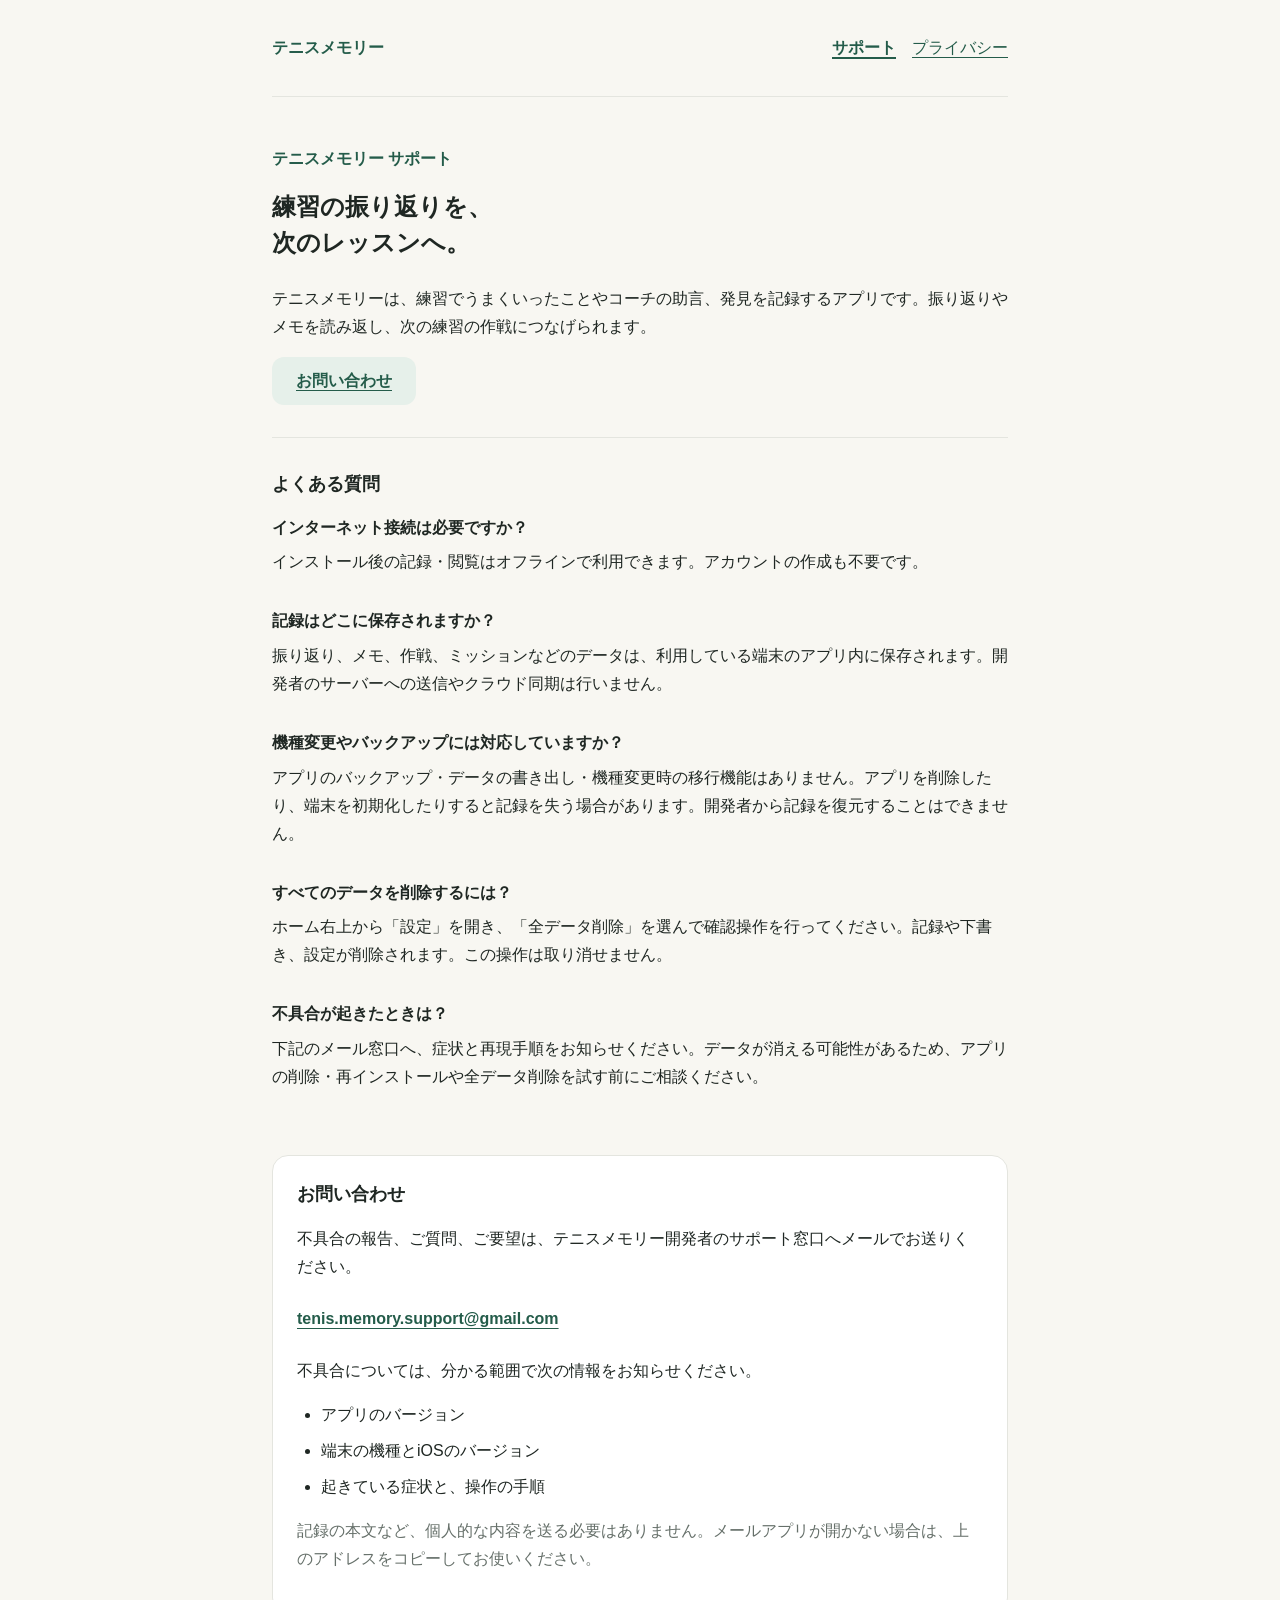
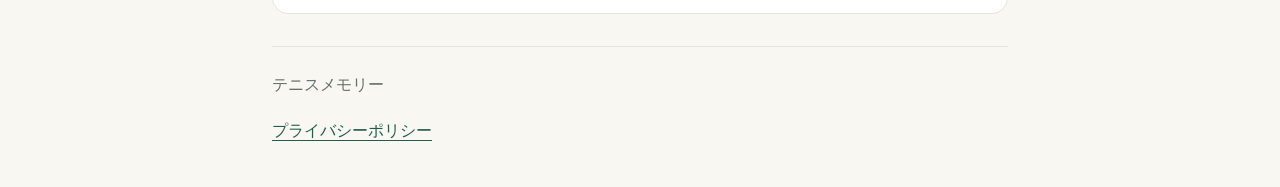
==== site/index.html @ 1df99ce5 "Publish テニスメモリー support and privacy pages" ====
<!doctype html>
<html lang="ja">
  <head>
    <meta charset="utf-8" />
    <meta name="viewport" content="width=device-width, initial-scale=1" />
    <meta name="color-scheme" content="light dark" />
    <meta name="description" content="テニスメモリーのサポート。使い方、データの保存と削除、問い合わせ先をご案内します。" />
    <title>サポート | テニスメモリー</title>
    <link rel="stylesheet" href="./styles.css" />
  </head>
  <body>
    <a class="skip-link" href="#main">本文へ移動</a>
    <header class="site-header">
      <a class="brand" href="./">テニスメモリー</a>
      <nav aria-label="サイト内">
        <a href="./" aria-current="page">サポート</a>
        <a href="./privacy.html">プライバシー</a>
      </nav>
    </header>
    <main id="main" tabindex="-1">
      <div class="intro">
        <p class="eyebrow">テニスメモリー サポート</p>
        <h1>練習の振り返りを、<br />次のレッスンへ。</h1>
        <p>テニスメモリーは、練習でうまくいったことやコーチの助言、発見を記録するアプリです。振り返りやメモを読み返し、次の練習の作戦につなげられます。</p>
        <a class="contact-link" href="#contact">お問い合わせ</a>
      </div>
      <section aria-labelledby="faq-title">
        <h2 id="faq-title">よくある質問</h2>
        <article>
          <h3>インターネット接続は必要ですか？</h3>
          <p>インストール後の記録・閲覧はオフラインで利用できます。アカウントの作成も不要です。</p>
        </article>
        <article>
          <h3>記録はどこに保存されますか？</h3>
          <p>振り返り、メモ、作戦、ミッションなどのデータは、利用している端末のアプリ内に保存されます。開発者のサーバーへの送信やクラウド同期は行いません。</p>
        </article>
        <article>
          <h3>機種変更やバックアップには対応していますか？</h3>
          <p>アプリのバックアップ・データの書き出し・機種変更時の移行機能はありません。アプリを削除したり、端末を初期化したりすると記録を失う場合があります。開発者から記録を復元することはできません。</p>
        </article>
        <article>
          <h3>すべてのデータを削除するには？</h3>
          <p>ホーム右上から「設定」を開き、「全データ削除」を選んで確認操作を行ってください。記録や下書き、設定が削除されます。この操作は取り消せません。</p>
        </article>
        <article>
          <h3>不具合が起きたときは？</h3>
          <p>下記のメール窓口へ、症状と再現手順をお知らせください。データが消える可能性があるため、アプリの削除・再インストールや全データ削除を試す前にご相談ください。</p>
        </article>
      </section>
      <section id="contact" class="contact" aria-labelledby="contact-title">
        <h2 id="contact-title">お問い合わせ</h2>
        <p>不具合の報告、ご質問、ご要望は、テニスメモリー開発者のサポート窓口へメールでお送りください。</p>
        <p><a class="email" href="mailto:tenis.memory.support@gmail.com">tenis.memory.support@gmail.com</a></p>
        <p>不具合については、分かる範囲で次の情報をお知らせください。</p>
        <ul>
          <li>アプリのバージョン</li>
          <li>端末の機種とiOSのバージョン</li>
          <li>起きている症状と、操作の手順</li>
        </ul>
        <p class="secondary">記録の本文など、個人的な内容を送る必要はありません。メールアプリが開かない場合は、上のアドレスをコピーしてお使いください。</p>
      </section>
    </main>
    <footer>
      <p>テニスメモリー</p>
      <a href="./privacy.html">プライバシーポリシー</a>
    </footer>
  </body>
</html>
---- site/styles.css ----
/* Static website equivalents of src/theme/{colors,spacing,typography}.ts.
   Keep these roles aligned when the app's design tokens change. */
:root {
  color-scheme: light dark;
  --background: #f8f7f2;
  --surface: #ffffff;
  --primary: #245c4a;
  --primary-soft: #e6f0ea;
  --text: #1f2723;
  --secondary: #66706a;
  --border: #e4e5df;
  font-family:
    -apple-system, BlinkMacSystemFont, "Hiragino Sans", "Yu Gothic", sans-serif;
  color: var(--text);
  background: var(--background);
  line-height: 1.75;
  overflow-wrap: anywhere;
}

@media (prefers-color-scheme: dark) {
  :root {
    --background: #121714;
    --surface: #1b231f;
    --primary: #8accaa;
    --primary-soft: #263d33;
    --text: #eef3ef;
    --secondary: #aab5ae;
    --border: #37443d;
  }
}

* {
  box-sizing: border-box;
}

body {
  margin: 0;
  font-size: 1rem;
}

.site-header,
main,
footer {
  width: min(100% - 2.5rem, 46rem);
  margin-inline: auto;
}

.site-header {
  display: flex;
  flex-wrap: wrap;
  align-items: center;
  justify-content: space-between;
  gap: 0.5rem 1.5rem;
  padding-block: 1.5rem;
  border-bottom: 1px solid var(--border);
}

nav {
  display: flex;
  flex-wrap: wrap;
  gap: 0.5rem 1rem;
}

a {
  color: var(--primary);
  text-underline-offset: 0.25em;
}

a:hover {
  text-decoration-thickness: 2px;
}

a:focus-visible {
  outline: 3px solid var(--primary);
  outline-offset: 4px;
  border-radius: 4px;
}

.brand {
  font-weight: 600;
  text-decoration: none;
}

nav a,
footer a,
.brand {
  display: inline-flex;
  align-items: center;
  min-height: 3rem;
}

[aria-current="page"] {
  font-weight: 600;
  text-decoration-thickness: 2px;
}

.intro {
  padding-block: 3rem 2rem;
}

.eyebrow {
  color: var(--primary);
  font-weight: 600;
}

h1 {
  font-size: 1.5rem;
  line-height: 1.5;
  margin-block: 0.75rem 1.5rem;
}

h2,
h3 {
  line-height: 1.6;
  font-weight: 600;
}

h2 {
  font-size: 1.125rem;
  margin-block: 0 1rem;
}

h3 {
  font-size: 1rem;
  margin-block: 0 0.5rem;
}

p {
  margin-block: 0 1rem;
}

section {
  padding-block: 2rem;
  border-top: 1px solid var(--border);
  scroll-margin-top: 1.5rem;
}

article + article {
  margin-top: 2rem;
}

.contact-link {
  display: inline-flex;
  align-items: center;
  min-height: 3rem;
  padding: 0.5rem 1.5rem;
  background: var(--primary-soft);
  border-radius: 12px;
  font-weight: 600;
}

.contact {
  background: var(--surface);
  padding: 1.5rem;
  border: 1px solid var(--border);
  border-radius: 16px;
  margin-block: 1rem 2rem;
}

.email {
  display: inline-block;
  padding-block: 0.5rem;
  font-weight: 600;
}

ul {
  padding-left: 1.5rem;
  margin-block: 0 1rem;
}

li + li {
  margin-top: 0.5rem;
}

.secondary,
footer {
  color: var(--secondary);
}

footer {
  padding-block: 1.5rem 2rem;
  border-top: 1px solid var(--border);
}

footer p {
  margin-bottom: 0.5rem;
}

.skip-link {
  position: absolute;
  top: 0.5rem;
  left: 1rem;
  padding: 0.75rem 1rem;
  background: var(--surface);
  transform: translateY(-200%);
}

.skip-link:focus {
  transform: translateY(0);
}
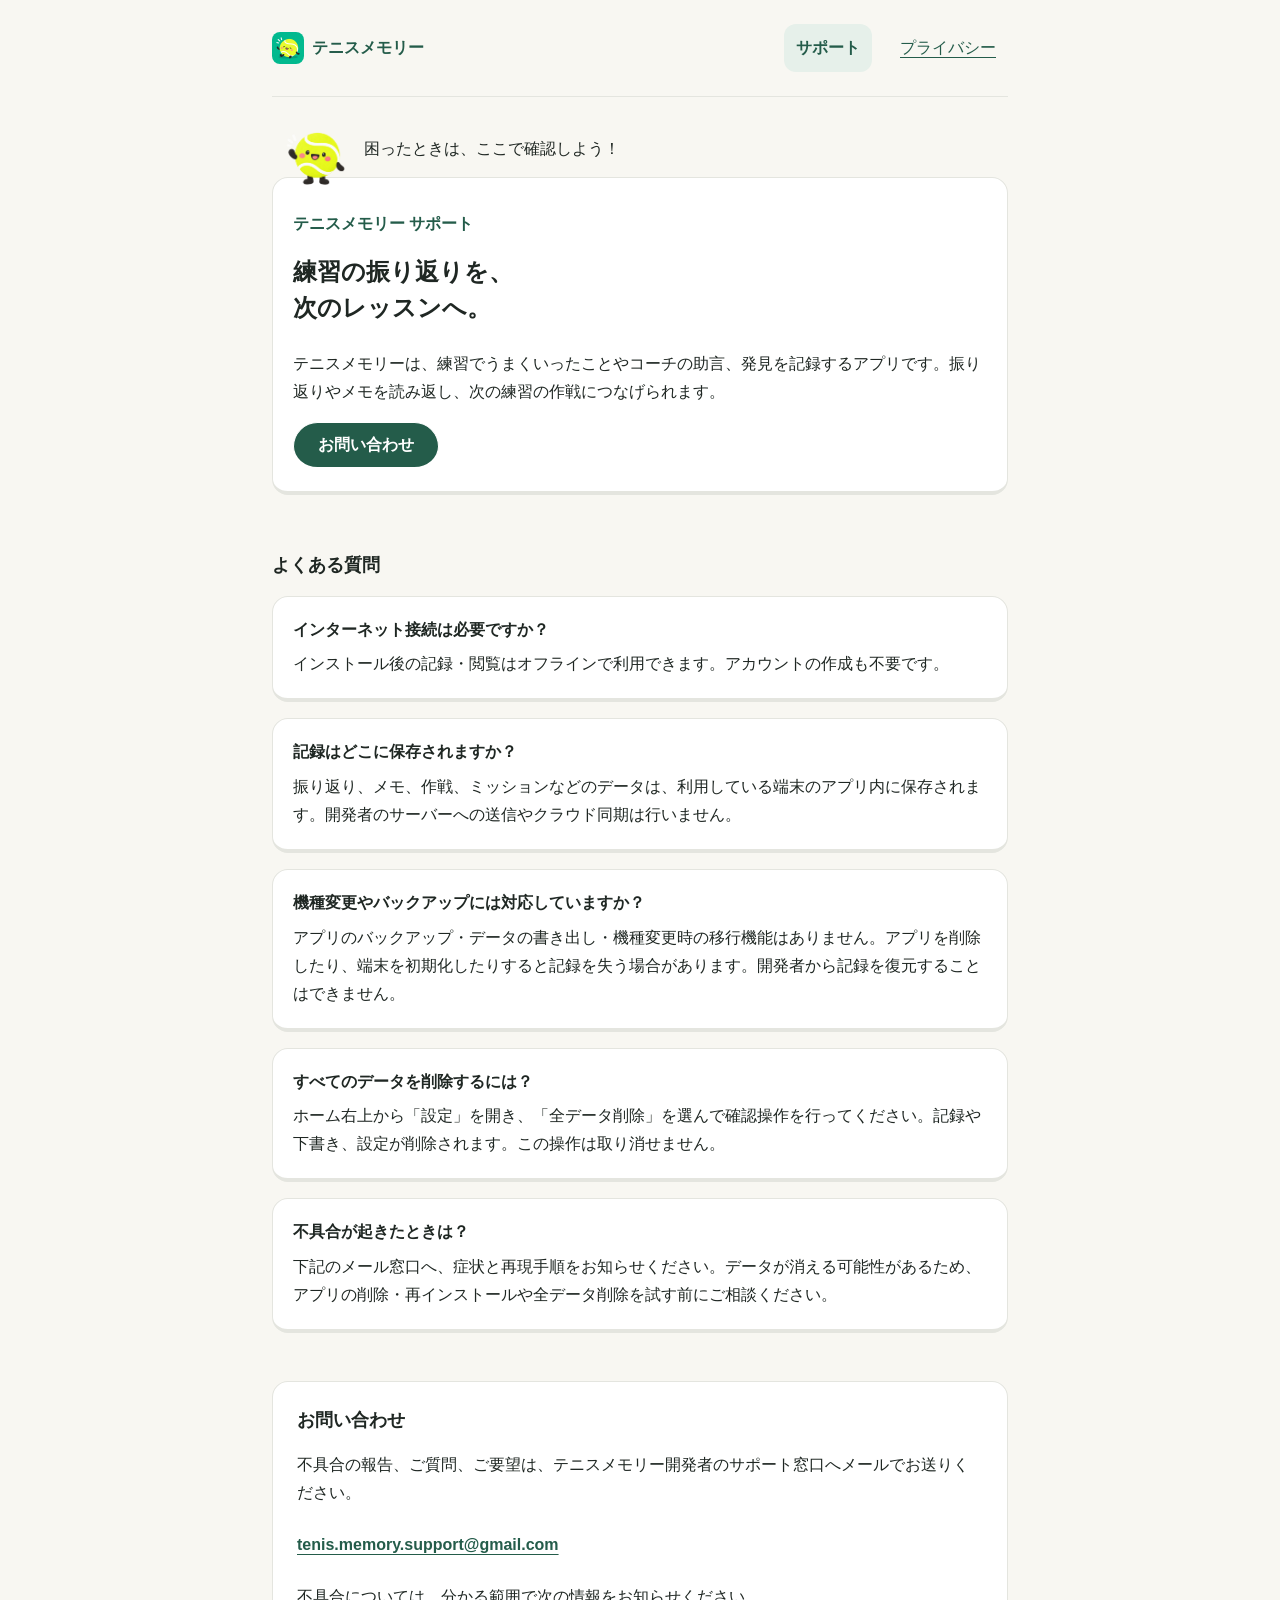
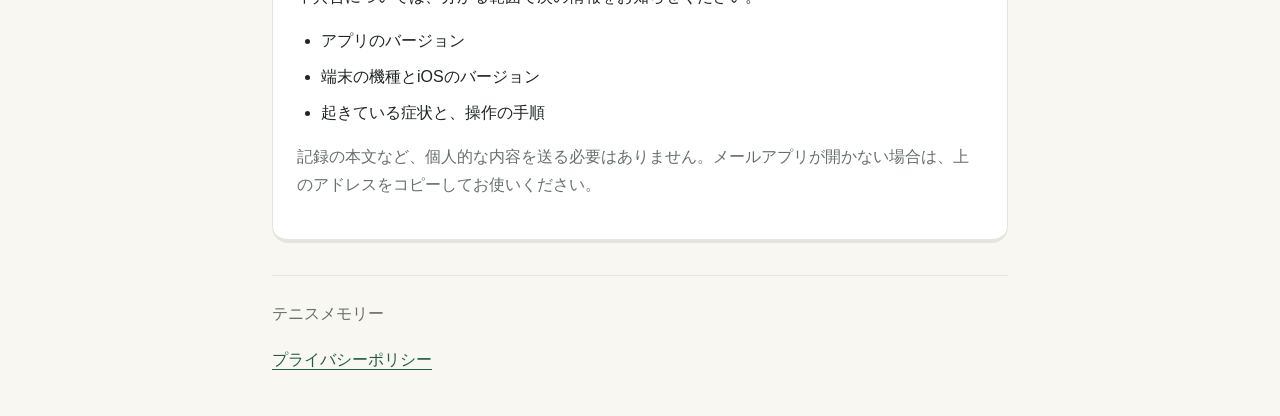
==== commit 845b63f0: "Match support pages to app companion and card design" ====
--- a/site/index.html
+++ b/site/index.html
@@ -11,14 +11,18 @@
   <body>
     <a class="skip-link" href="#main">本文へ移動</a>
     <header class="site-header">
-      <a class="brand" href="./">テニスメモリー</a>
+      <a class="brand" href="./"><img src="./assets/app-icon.png" width="32" height="32" alt="" />テニスメモリー</a>
       <nav aria-label="サイト内">
         <a href="./" aria-current="page">サポート</a>
         <a href="./privacy.html">プライバシー</a>
       </nav>
     </header>
     <main id="main" tabindex="-1">
-      <div class="intro">
+      <div class="companion">
+        <img src="./assets/companion-wave.png" width="72" height="72" alt="" />
+        <p>困ったときは、ここで確認しよう！</p>
+      </div>
+      <div class="intro welcome-card">
         <p class="eyebrow">テニスメモリー サポート</p>
         <h1>練習の振り返りを、<br />次のレッスンへ。</h1>
         <p>テニスメモリーは、練習でうまくいったことやコーチの助言、発見を記録するアプリです。振り返りやメモを読み返し、次の練習の作戦につなげられます。</p>
--- a/site/styles.css
+++ b/site/styles.css
@@ -5,6 +5,7 @@
   --background: #f8f7f2;
   --surface: #ffffff;
   --primary: #245c4a;
+  --on-primary: #ffffff;
   --primary-soft: #e6f0ea;
   --text: #1f2723;
   --secondary: #66706a;
@@ -22,6 +23,7 @@
     --background: #121714;
     --surface: #1b231f;
     --primary: #8accaa;
+    --on-primary: #102018;
     --primary-soft: #263d33;
     --text: #eef3ef;
     --secondary: #aab5ae;
@@ -77,8 +79,13 @@
 }
 
 .brand {
+  gap: 0.5rem;
   font-weight: 600;
   text-decoration: none;
+}
+
+.brand img {
+  border-radius: 8px;
 }
 
 nav a,
@@ -90,12 +97,45 @@
 }
 
 [aria-current="page"] {
-  font-weight: 600;
-  text-decoration-thickness: 2px;
+  background: var(--primary-soft);
+  font-weight: 600;
+  text-decoration: none;
+}
+
+nav a {
+  padding-inline: 0.75rem;
+  border-radius: 12px;
 }
 
 .intro {
-  padding-block: 3rem 2rem;
+  padding-block: 2rem;
+}
+
+.companion {
+  display: flex;
+  align-items: center;
+  gap: 0.75rem;
+  padding-top: 1.5rem;
+  margin: 0 0 -1rem 0.5rem;
+  position: relative;
+}
+
+.companion img {
+  object-fit: contain;
+  flex-shrink: 0;
+}
+
+.companion p {
+  margin: 0 0 1rem;
+}
+
+.welcome-card {
+  background: var(--surface);
+  border: 1px solid var(--border);
+  border-bottom-width: 4px;
+  border-radius: 16px;
+  padding: 2rem 1.25rem 1.25rem;
+  margin-bottom: 1.5rem;
 }
 
 .eyebrow {
@@ -131,12 +171,23 @@
 
 section {
   padding-block: 2rem;
-  border-top: 1px solid var(--border);
   scroll-margin-top: 1.5rem;
 }
 
+article {
+  background: var(--surface);
+  padding: 1.25rem;
+  border: 1px solid var(--border);
+  border-bottom-width: 4px;
+  border-radius: 16px;
+}
+
+article p:last-child {
+  margin-bottom: 0;
+}
+
 article + article {
-  margin-top: 2rem;
+  margin-top: 1rem;
 }
 
 .contact-link {
@@ -144,15 +195,20 @@
   align-items: center;
   min-height: 3rem;
   padding: 0.5rem 1.5rem;
-  background: var(--primary-soft);
-  border-radius: 12px;
-  font-weight: 600;
+  background: var(--primary);
+  color: var(--on-primary);
+  border-radius: 32px;
+  border: 1px solid var(--on-primary);
+  border-bottom-width: 4px;
+  font-weight: 600;
+  text-decoration: none;
 }
 
 .contact {
   background: var(--surface);
   padding: 1.5rem;
   border: 1px solid var(--border);
+  border-bottom-width: 4px;
   border-radius: 16px;
   margin-block: 1rem 2rem;
 }
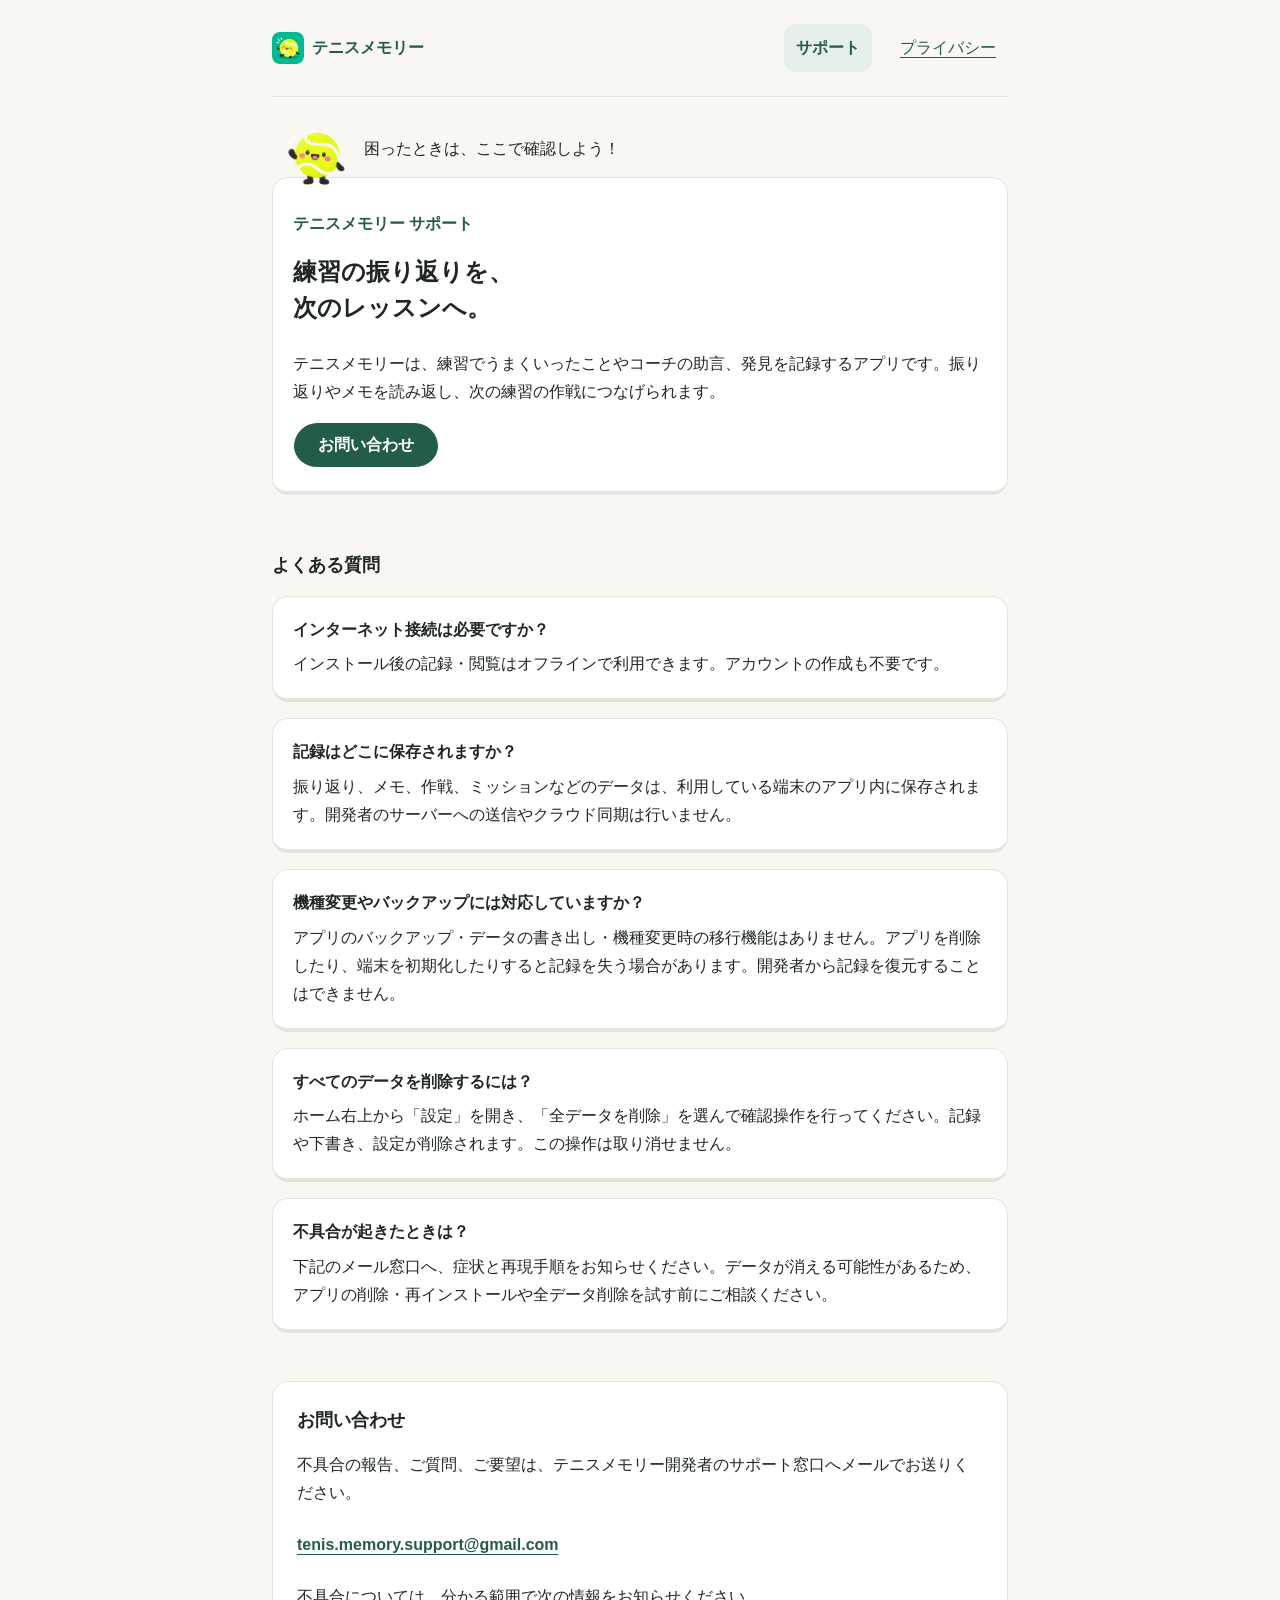
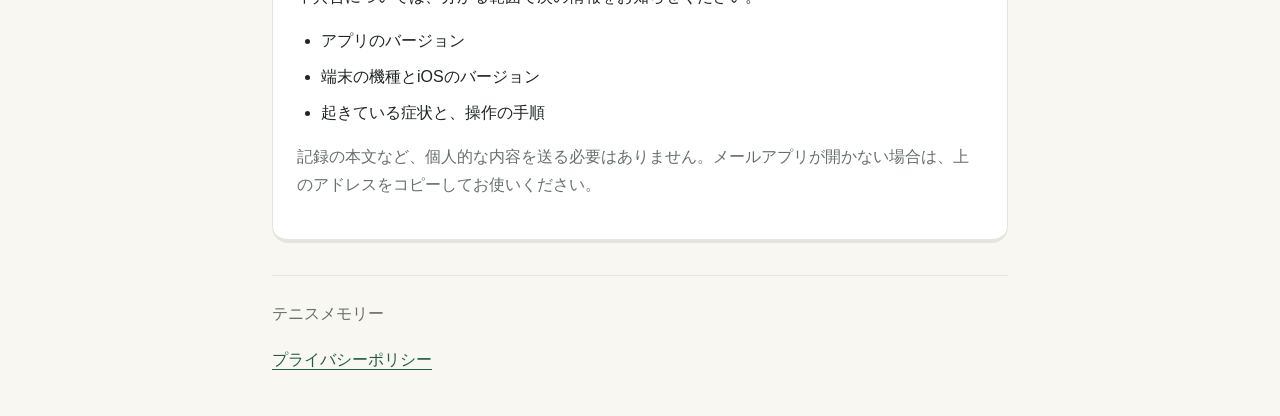
==== commit 077fcc0d: "Use the exact data deletion label from app settings" ====
--- a/site/index.html
+++ b/site/index.html
@@ -3,7 +3,7 @@
   <head>
     <meta charset="utf-8" />
     <meta name="viewport" content="width=device-width, initial-scale=1" />
-    <meta name="color-scheme" content="light dark" />
+    <meta name="color-scheme" content="light" />
     <meta name="description" content="テニスメモリーのサポート。使い方、データの保存と削除、問い合わせ先をご案内します。" />
     <title>サポート | テニスメモリー</title>
     <link rel="stylesheet" href="./styles.css" />
@@ -44,7 +44,7 @@
         </article>
         <article>
           <h3>すべてのデータを削除するには？</h3>
-          <p>ホーム右上から「設定」を開き、「全データ削除」を選んで確認操作を行ってください。記録や下書き、設定が削除されます。この操作は取り消せません。</p>
+          <p>ホーム右上から「設定」を開き、「全データを削除」を選んで確認操作を行ってください。記録や下書き、設定が削除されます。この操作は取り消せません。</p>
         </article>
         <article>
           <h3>不具合が起きたときは？</h3>
--- a/site/styles.css
+++ b/site/styles.css
@@ -1,7 +1,7 @@
 /* Static website equivalents of src/theme/{colors,spacing,typography}.ts.
    Keep these roles aligned when the app's design tokens change. */
 :root {
-  color-scheme: light dark;
+  color-scheme: light;
   --background: #f8f7f2;
   --surface: #ffffff;
   --primary: #245c4a;
@@ -18,19 +18,6 @@
   overflow-wrap: anywhere;
 }
 
-@media (prefers-color-scheme: dark) {
-  :root {
-    --background: #121714;
-    --surface: #1b231f;
-    --primary: #8accaa;
-    --on-primary: #102018;
-    --primary-soft: #263d33;
-    --text: #eef3ef;
-    --secondary: #aab5ae;
-    --border: #37443d;
-  }
-}
-
 * {
   box-sizing: border-box;
 }
@@ -123,10 +110,6 @@
 .companion img {
   object-fit: contain;
   flex-shrink: 0;
-}
-
-.companion p {
-  margin: 0 0 1rem;
 }
 
 .welcome-card {
@@ -242,6 +225,10 @@
   margin-bottom: 0.5rem;
 }
 
+.companion p {
+  margin: 0 0 1rem;
+}
+
 .skip-link {
   position: absolute;
   top: 0.5rem;
